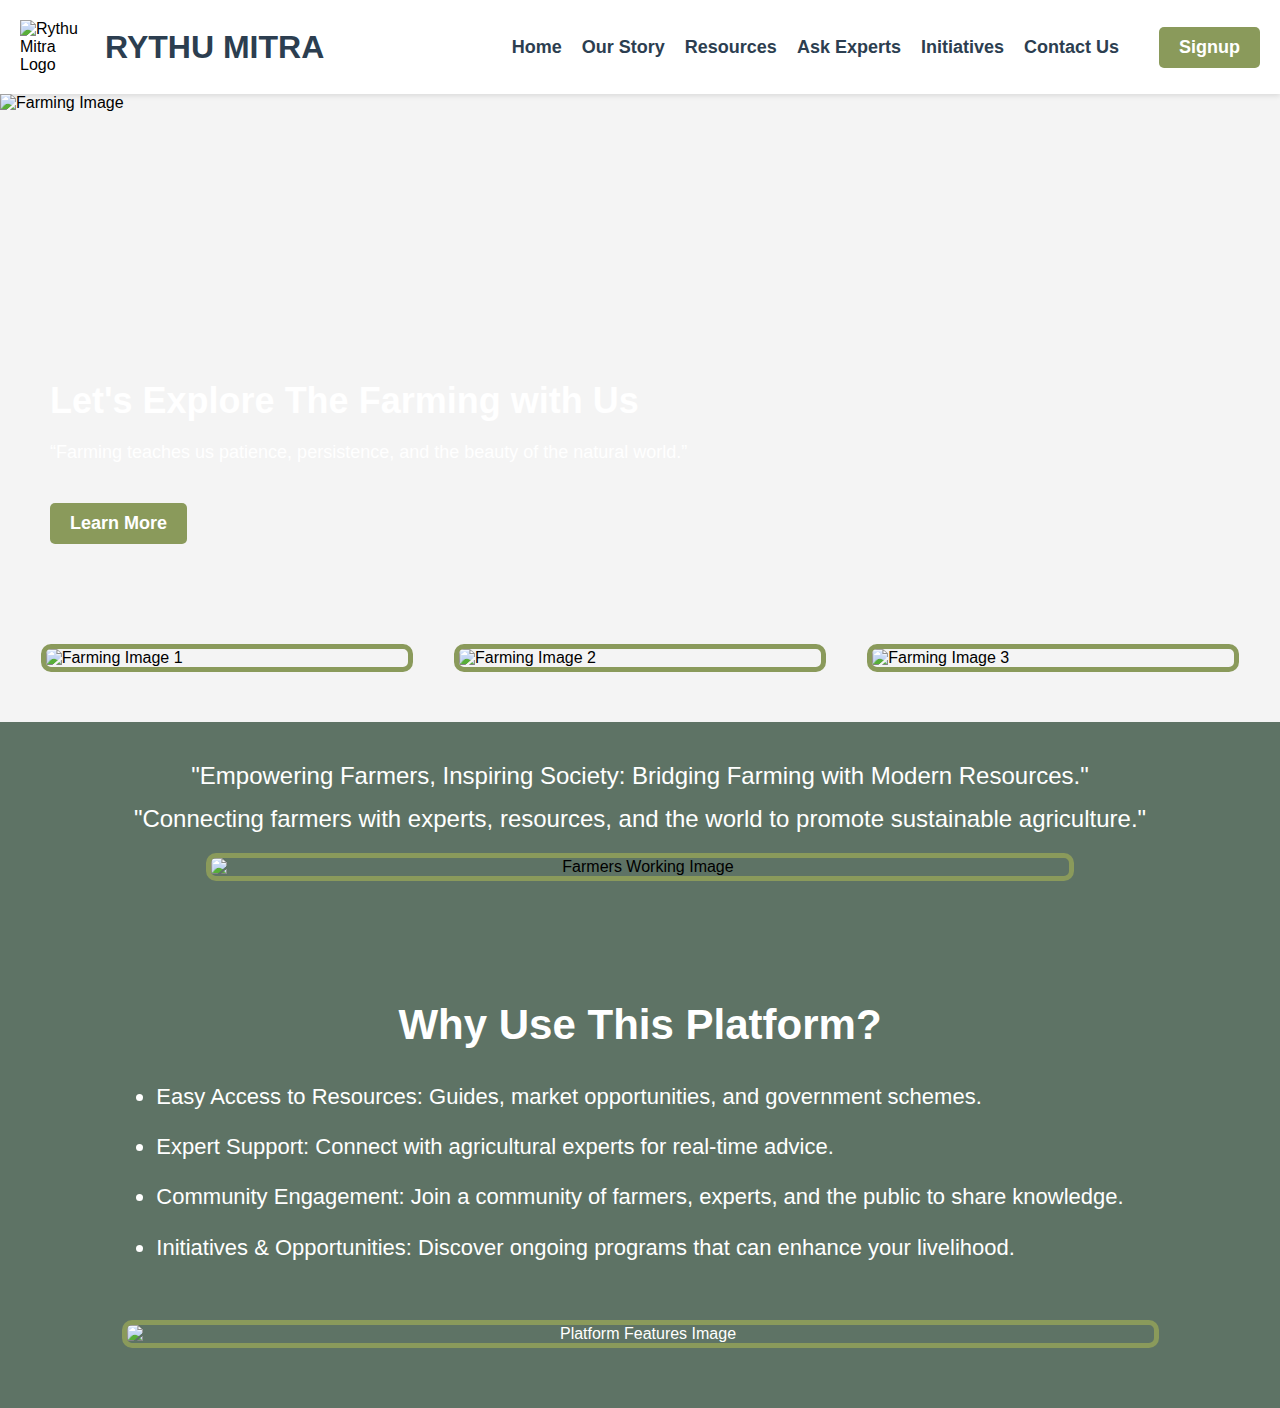
==== index.html @ a8dfa325 "Add files via upload" ====
<!DOCTYPE html>
<html lang="en">
<head>
    <meta charset="UTF-8">
    <meta name="viewport" content="width=device-width, initial-scale=1.0">
    <title>Rythu Mitra</title>
    <link rel="stylesheet" href="style.css">
</head>
<body>

    <header>
        <div class="logo">
            <img src="Images/vector-logo-design-agriculture-agronomy-wheat-farm-rural-country-farming-field-natural-harvest-template-illustration-155456497.webp" alt="Rythu Mitra Logo">
            <h1>RYTHU MITRA</h1>
        </div>
        <nav>
            <ul>
                <li><a href="#">Home</a></li>
                <li><a href="#">Our Story</a></li>
                <li><a href="#">Resources</a></li>
                <li><a href="#">Ask Experts</a></li>
                <li><a href="#">Initiatives</a></li>
                <li><a href="#">Contact Us</a></li>
            </ul>
            <a href="signup.html" class="signup">Signup</a>
        </nav>
    </header>

    <section class="hero">
        <img src="Images/84138def6ccbfcf4b18541963cacba1a58973e6f.jpg" alt="Farming Image">
        <div class="hero-content">
            <h2>Let's Explore The Farming with Us</h2>
            <p>“Farming teaches us patience, persistence, and the beauty of the natural world.”</p>
            <a href="#" class="learn-more">Learn More</a>
        </div>
    </section>

    <section class="gallery">
        <img src="Images/AdobeStock_7697131-1.jpeg" alt="Farming Image 1">
        <img src="Images/Women-Farmers.jpg" alt="Farming Image 2">
        <img src="Images/organic_farmer-511153363-58a8cf813df78c345b479f74.jpg" alt="Farming Image 3">
    </section>

    <section class="info-section">
        <div class="info-content">
            <p>"Empowering Farmers, Inspiring Society: Bridging Farming with Modern Resources."</p>
            <p>"Connecting farmers with experts, resources, and the world to promote sustainable agriculture."</p>
        </div>
        <img src="Images/shutterstock_1484680373.jpg" alt="Farmers Working Image" class="info-image">
    </section>

    <section class="why-platform">
        <div class="why-content">
            <h2>Why Use This Platform?</h2>
            <ul>
                <li>Easy Access to Resources: Guides, market opportunities, and government schemes.</li>
                <li>Expert Support: Connect with agricultural experts for real-time advice.</li>
                <li>Community Engagement: Join a community of farmers, experts, and the public to share knowledge.</li>
                <li>Initiatives & Opportunities: Discover ongoing programs that can enhance your livelihood.</li>
            </ul>
        </div>
        <img src="Images/2-1024x496.jpg" alt="Platform Features Image" class="why-image">
    </section>

</body>
</html>
---- style.css ----
* {
    margin: 0;
    padding: 0;
    box-sizing: border-box;
    font-family: Arial, sans-serif;
}

body {
    background-color: #f4f4f4;
}

header {
    display: flex;
    justify-content: space-between;
    align-items: center;
    padding: 20px;
    background-color: #fff;
    box-shadow: 0 2px 5px rgba(0, 0, 0, 0.1);
}

.logo {
    display: flex;
    align-items: center;
}

.logo img {
    width: 70px;
    margin-right: 15px;
}

.logo h1 {
    font-size: 32px;
    font-weight: bold;
    color: #2c3e50;
}

nav {
    display: flex;
    align-items: center;
}

nav ul {
    list-style: none;
    display: flex;
    margin-right: 20px;
}

nav ul li {
    margin-right: 20px;
}

nav ul li a {
    text-decoration: none;
    color: #2c3e50;
    font-weight: bold;
    font-size: 18px;
}

.signup {
    background-color: #8a9a5b;
    padding: 10px 20px;
    color: white;
    text-decoration: none;
    font-weight: bold;
    border-radius: 5px;
    font-size: 18px;
    transition: background-color 0.3s ease;
}

.signup:hover {
    background-color: #7a8a4d;
}

.hero {
    position: relative;
    height: 500px;
}

.hero img {
    width: 100%;
    height: 100%;
    object-fit: cover;
}

.hero-content {
    position: absolute;
    bottom: 50px;
    left: 50px;
    color: white;
}

.hero-content h2 {
    font-size: 36px;
    margin-bottom: 20px;
}

.hero-content p {
    font-size: 18px;
    margin-bottom: 20px;
}

.learn-more {
    background-color: #8a9a5b;
    padding: 10px 20px;
    color: white;
    text-decoration: none;
    border-radius: 5px;
    font-size: 18px;
    font-weight: bold;
    transition: background-color 0.3s ease;
    display: inline-block;
    margin-top: 20px;
}

.learn-more:hover {
    background-color: #7a8a4d;
}

.gallery {
    display: flex;
    justify-content: space-around;
    padding: 50px 20px;
}

.gallery img {
    width: 30%;
    border-radius: 10px;
    border: 5px solid #8a9a5b;
}

.info-section {
    background-color: #5e7365;
    padding: 40px 20px;
    text-align: center;
}

.info-content p {
    color: white;
    font-size: 24px;
    margin-bottom: 15px;
}

.info-image {
    display: block;
    margin: 20px auto;
    width: 70%;
    border-radius: 10px;
    border: 5px solid #8a9a5b;
}

.why-platform {
    background-color: #5e7365;
    padding: 60px 30px;
    text-align: center;
    color: white;
}

.why-platform h2 {
    font-size: 42px;
    font-weight: bold;
    margin-bottom: 30px;
}

.why-platform ul {
    text-align: left;
    display: inline-block;
    font-size: 22px;
    margin-bottom: 40px;
    line-height: 1.6;
}

.why-platform ul li {
    margin-bottom: 15px;
}

.why-image {
    display: block;
    margin: 0 auto;
    width: 85%;
    border-radius: 10px;
    border: 5px solid #8a9a5b;
}

/* Signup Form Section */
.signup-section {
    display: flex;
    justify-content: center;
    align-items: center;
    height: 100vh;
    background-color: #f4f4f4;
}

.signup-form-container {
    background-color: #a48c74;
    padding: 40px;
    border-radius: 10px;
    box-shadow: 0 2px 10px rgba(0, 0, 0, 0.1);
    width: 350px;
    text-align: center;
}

.signup-form-container h2 {
    font-size: 28px;
    margin-bottom: 20px;
    color: #2c3e50;
}

.signup-form-container form {
    display: flex;
    flex-direction: column;
}

.signup-form-container label {
    font-size: 16px;
    margin-bottom: 5px;
    text-align: left;
    color: #2c3e50;
}

.signup-form-container input {
    padding: 10px;
    margin-bottom: 15px;
    border: 1px solid #ccc;
    border-radius: 5px;
    font-size: 16px;
    width: 100%;
}

.signup-form-container button {
    background-color: #2c3e50;
    color: white;
    padding: 10px;
    font-size: 16px;
    font-weight: bold;
    border: none;
    border-radius: 5px;
    cursor: pointer;
    transition: background-color 0.3s ease;
}

.signup-form-container button:hover {
    background-color: #8a9a5b;
}

.signup-form-container p {
    margin-top: 15px;
    font-size: 14px;
    color: #2c3e50;
}

.signup-form-container a {
    color: #2c3e50;
    font-weight:�bold;
}
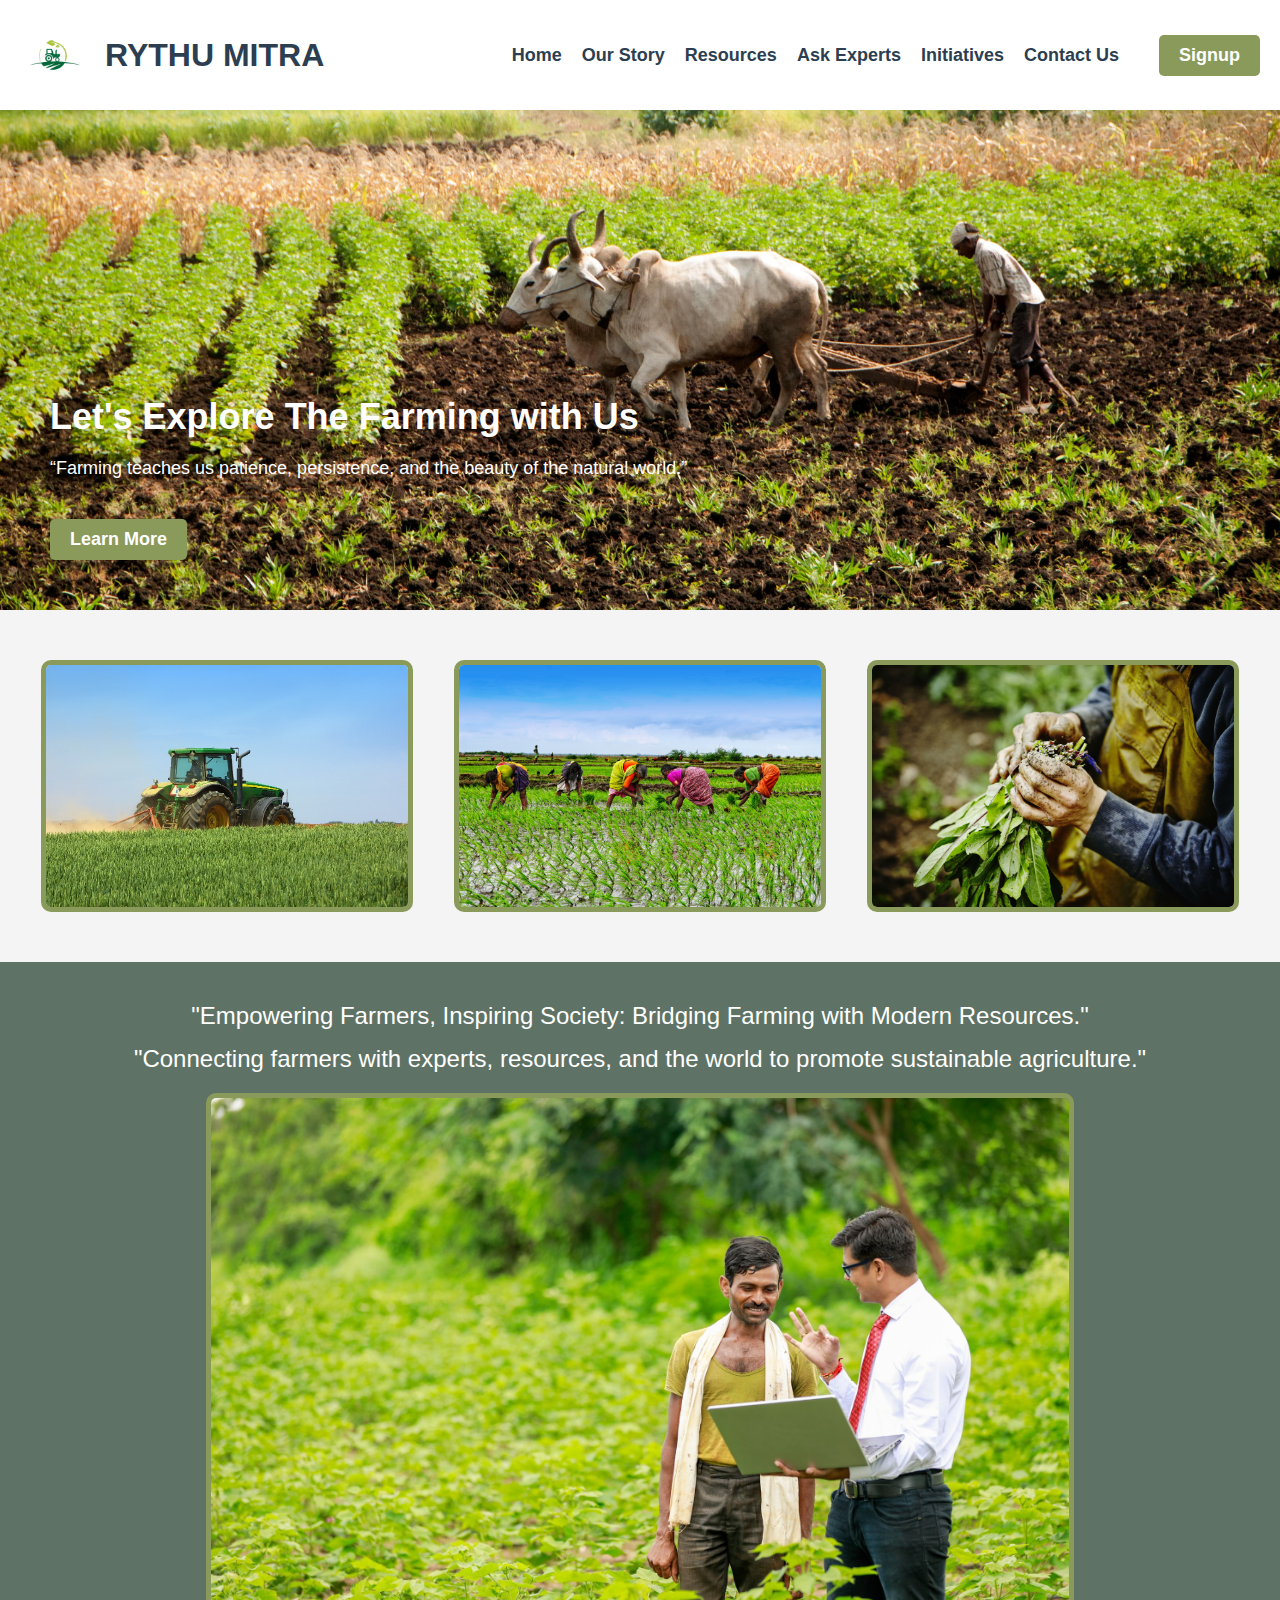
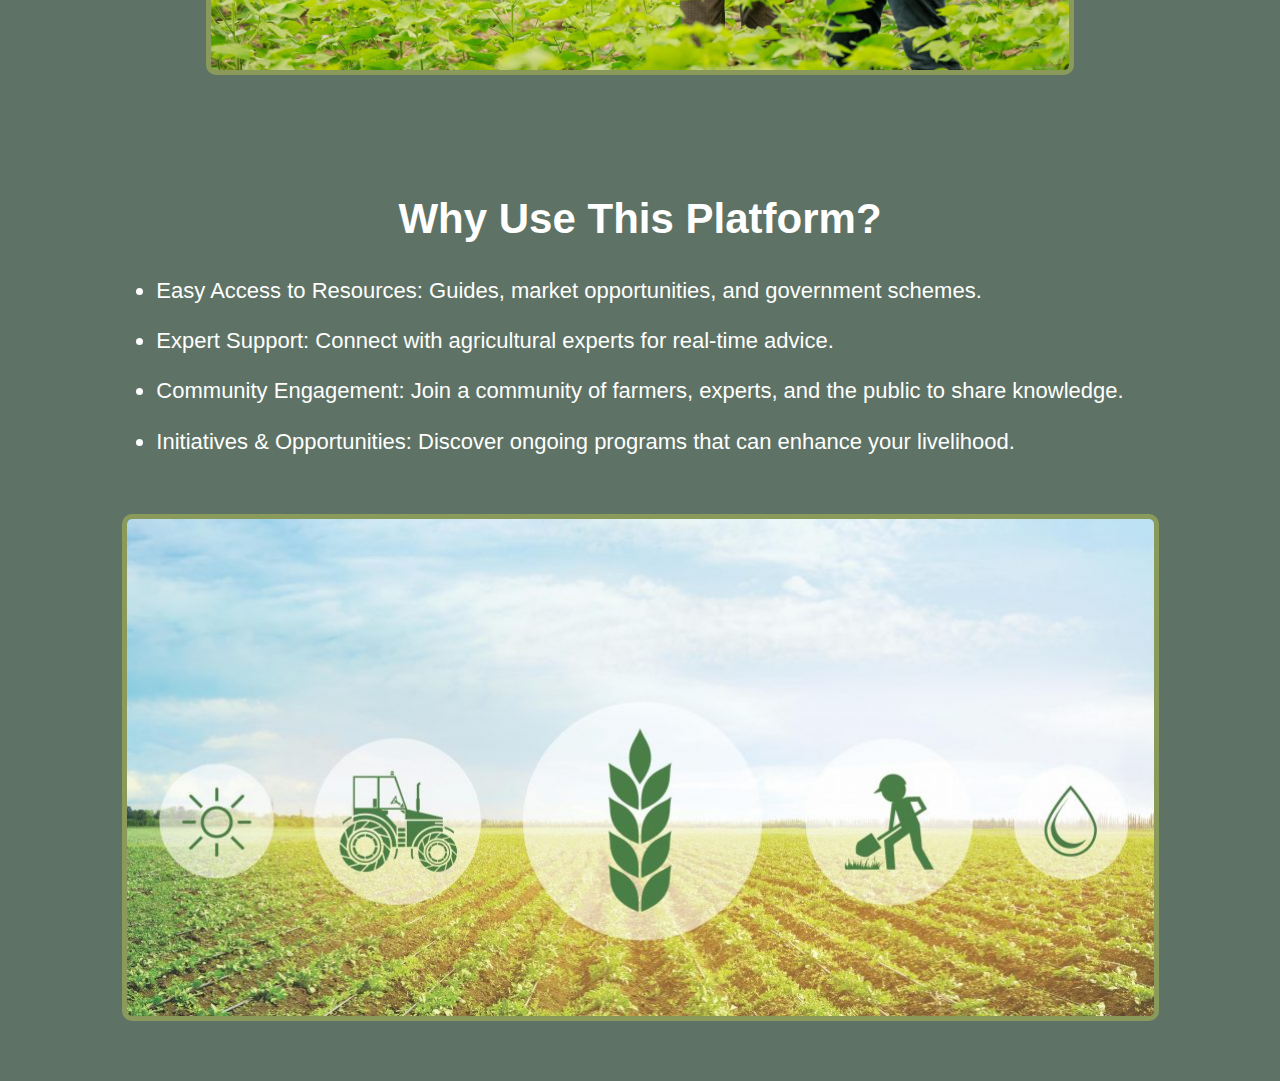
==== commit c8b5361e: "Update index.html" ====
--- a/index.html
+++ b/index.html
@@ -10,7 +10,7 @@
 
     <header>
         <div class="logo">
-            <img src="Images/vector-logo-design-agriculture-agronomy-wheat-farm-rural-country-farming-field-natural-harvest-template-illustration-155456497.webp" alt="Rythu Mitra Logo">
+            <img src="vector-logo-design-agriculture-agronomy-wheat-farm-rural-country-farming-field-natural-harvest-template-illustration-155456497.webp" alt="Rythu Mitra Logo">
             <h1>RYTHU MITRA</h1>
         </div>
         <nav>
@@ -27,7 +27,7 @@
     </header>
 
     <section class="hero">
-        <img src="Images/84138def6ccbfcf4b18541963cacba1a58973e6f.jpg" alt="Farming Image">
+        <img src="84138def6ccbfcf4b18541963cacba1a58973e6f.jpg" alt="Farming Image">
         <div class="hero-content">
             <h2>Let's Explore The Farming with Us</h2>
             <p>“Farming teaches us patience, persistence, and the beauty of the natural world.”</p>
@@ -36,9 +36,9 @@
     </section>
 
     <section class="gallery">
-        <img src="Images/AdobeStock_7697131-1.jpeg" alt="Farming Image 1">
-        <img src="Images/Women-Farmers.jpg" alt="Farming Image 2">
-        <img src="Images/organic_farmer-511153363-58a8cf813df78c345b479f74.jpg" alt="Farming Image 3">
+        <img src="AdobeStock_7697131-1.jpeg" alt="Farming Image 1">
+        <img src="Women-Farmers.jpg" alt="Farming Image 2">
+        <img src="organic_farmer-511153363-58a8cf813df78c345b479f74.jpg" alt="Farming Image 3">
     </section>
 
     <section class="info-section">
@@ -46,7 +46,7 @@
             <p>"Empowering Farmers, Inspiring Society: Bridging Farming with Modern Resources."</p>
             <p>"Connecting farmers with experts, resources, and the world to promote sustainable agriculture."</p>
         </div>
-        <img src="Images/shutterstock_1484680373.jpg" alt="Farmers Working Image" class="info-image">
+        <img src="shutterstock_1484680373.jpg" alt="Farmers Working Image" class="info-image">
     </section>
 
     <section class="why-platform">
@@ -59,7 +59,7 @@
                 <li>Initiatives & Opportunities: Discover ongoing programs that can enhance your livelihood.</li>
             </ul>
         </div>
-        <img src="Images/2-1024x496.jpg" alt="Platform Features Image" class="why-image">
+        <img src="2-1024x496.jpg" alt="Platform Features Image" class="why-image">
     </section>
 
 </body>
